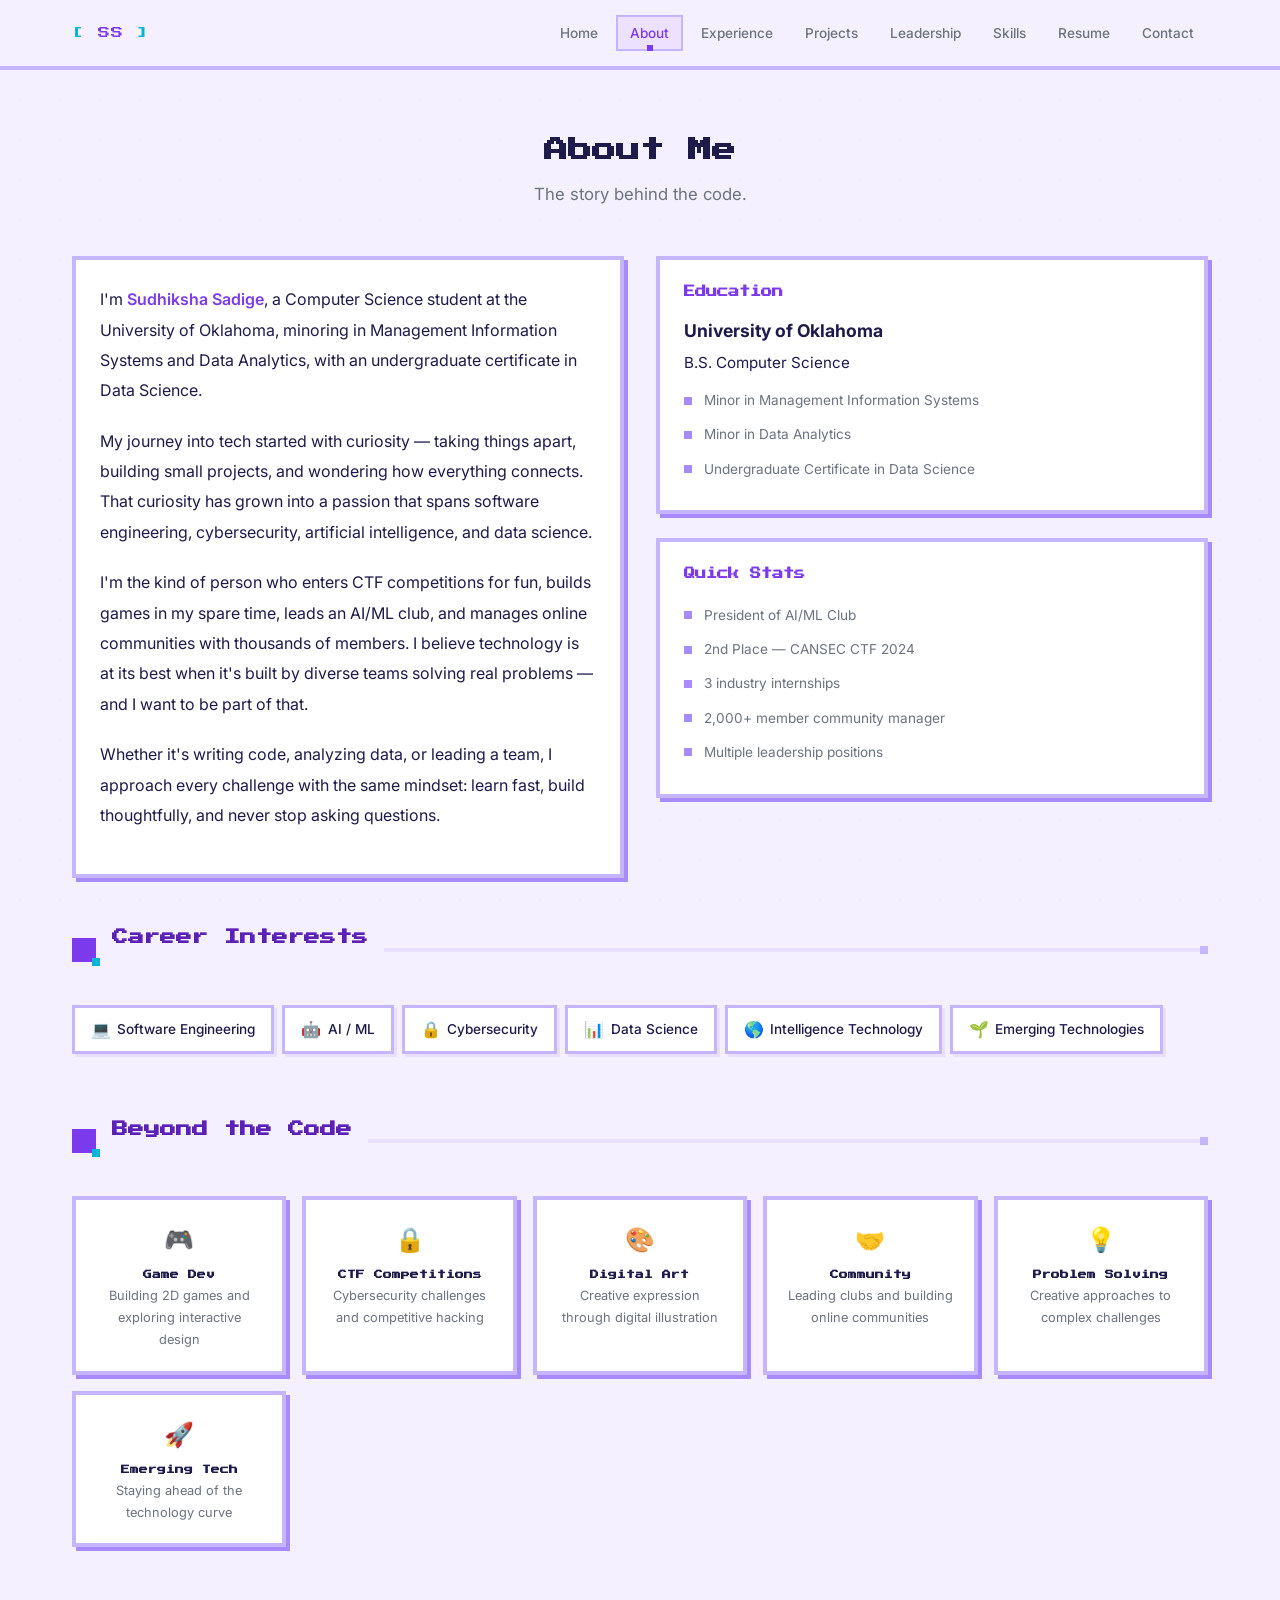
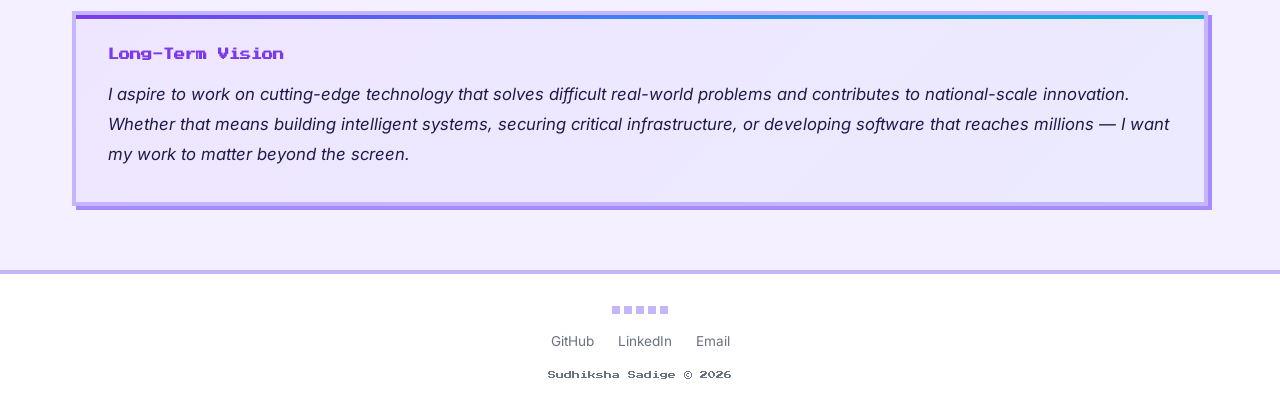
==== about.html @ 0e51d363 "Initial Commit :)" ====
<!DOCTYPE html>
<html lang="en">
<head>
  <meta charset="UTF-8">
  <meta name="viewport" content="width=device-width, initial-scale=1.0">
  <title>About | Sudhiksha Sadige</title>
  <meta name="description" content="Learn about Sudhiksha Sadige — CS student, developer, and cybersecurity enthusiast at the University of Oklahoma.">
  <meta property="og:title" content="About | Sudhiksha Sadige">
  <meta property="og:description" content="CS student at the University of Oklahoma with a passion for software engineering, AI/ML, and cybersecurity.">
  <meta property="og:type" content="website">
  <link rel="icon" href="assets/favicon.svg" type="image/svg+xml">
  <link rel="stylesheet" href="css/global.css">
  <link rel="stylesheet" href="css/about.css">
</head>
<body>
  <div class="pixel-grid-bg"></div>

  <nav class="nav">
    <div class="nav-inner">
      <a href="index.html" class="nav-logo">
        <span class="pixel-bracket">[</span> SS <span class="pixel-bracket">]</span>
      </a>
      <button class="nav-toggle" aria-label="Menu">
        <span></span><span></span><span></span>
      </button>
      <ul class="nav-links">
        <li><a href="index.html">Home</a></li>
        <li><a href="about.html">About</a></li>
        <li><a href="experience.html">Experience</a></li>
        <li><a href="projects.html">Projects</a></li>
        <li><a href="leadership.html">Leadership</a></li>
        <li><a href="skills.html">Skills</a></li>
        <li><a href="resume.html">Resume</a></li>
        <li><a href="contact.html">Contact</a></li>
      </ul>
    </div>
  </nav>

  <main>
    <div class="page-wrapper">
      <div class="container">

        <div class="page-header">
          <h1>About Me</h1>
          <p>The story behind the code.</p>
        </div>

        <div class="about-content">
          <div class="about-story pixel-card">
            <p>
              I'm <span class="highlight">Sudhiksha Sadige</span>, a Computer Science student at the
              University of Oklahoma, minoring in Management Information Systems and Data Analytics,
              with an undergraduate certificate in Data Science.
            </p>
            <p>
              My journey into tech started with curiosity — taking things apart, building small projects,
              and wondering how everything connects. That curiosity has grown into a passion that
              spans software engineering, cybersecurity, artificial intelligence, and data science.
            </p>
            <p>
              I'm the kind of person who enters CTF competitions for fun, builds games in my spare time,
              leads an AI/ML club, and manages online communities with thousands of members. I believe
              technology is at its best when it's built by diverse teams solving real problems — and
              I want to be part of that.
            </p>
            <p>
              Whether it's writing code, analyzing data, or leading a team, I approach every challenge
              with the same mindset: learn fast, build thoughtfully, and never stop asking questions.
            </p>
          </div>

          <div class="about-image-area">
            <div class="education-card">
              <h3>Education</h3>
              <div class="edu-school">University of Oklahoma</div>
              <div class="edu-degree">B.S. Computer Science</div>
              <ul class="edu-details">
                <li>Minor in Management Information Systems</li>
                <li>Minor in Data Analytics</li>
                <li>Undergraduate Certificate in Data Science</li>
              </ul>
            </div>

            <div class="education-card">
              <h3>Quick Stats</h3>
              <ul class="edu-details">
                <li>President of AI/ML Club</li>
                <li>2nd Place — CANSEC CTF 2024</li>
                <li>3 industry internships</li>
                <li>2,000+ member community manager</li>
                <li>Multiple leadership positions</li>
              </ul>
            </div>
          </div>
        </div>

        <!-- Career Interests -->
        <section class="interests-section section">
          <div class="section-header">
            <div class="pixel-icon"></div>
            <h2>Career Interests</h2>
            <div class="section-line"></div>
          </div>
          <div class="interests-grid">
            <span class="interest-tag"><span class="tag-icon">&#128187;</span> Software Engineering</span>
            <span class="interest-tag"><span class="tag-icon">&#129302;</span> AI / ML</span>
            <span class="interest-tag"><span class="tag-icon">&#128274;</span> Cybersecurity</span>
            <span class="interest-tag"><span class="tag-icon">&#128202;</span> Data Science</span>
            <span class="interest-tag"><span class="tag-icon">&#127758;</span> Intelligence Technology</span>
            <span class="interest-tag"><span class="tag-icon">&#127793;</span> Emerging Technologies</span>
          </div>
        </section>

        <!-- Personal Interests -->
        <section class="personal-section section">
          <div class="section-header">
            <div class="pixel-icon"></div>
            <h2>Beyond the Code</h2>
            <div class="section-line"></div>
          </div>
          <div class="personal-grid">
            <div class="personal-card">
              <div class="card-icon">&#127918;</div>
              <h3>Game Dev</h3>
              <p>Building 2D games and exploring interactive design</p>
            </div>
            <div class="personal-card">
              <div class="card-icon">&#128274;</div>
              <h3>CTF Competitions</h3>
              <p>Cybersecurity challenges and competitive hacking</p>
            </div>
            <div class="personal-card">
              <div class="card-icon">&#127912;</div>
              <h3>Digital Art</h3>
              <p>Creative expression through digital illustration</p>
            </div>
            <div class="personal-card">
              <div class="card-icon">&#129309;</div>
              <h3>Community</h3>
              <p>Leading clubs and building online communities</p>
            </div>
            <div class="personal-card">
              <div class="card-icon">&#128161;</div>
              <h3>Problem Solving</h3>
              <p>Creative approaches to complex challenges</p>
            </div>
            <div class="personal-card">
              <div class="card-icon">&#128640;</div>
              <h3>Emerging Tech</h3>
              <p>Staying ahead of the technology curve</p>
            </div>
          </div>
        </section>

        <!-- Aspiration -->
        <div class="aspiration-box">
          <h3>Long-Term Vision</h3>
          <p>
            I aspire to work on cutting-edge technology that solves difficult real-world problems
            and contributes to national-scale innovation. Whether that means building intelligent
            systems, securing critical infrastructure, or developing software that reaches millions —
            I want my work to matter beyond the screen.
          </p>
        </div>

      </div>
    </div>
  </main>

  <footer class="footer">
    <div class="footer-inner">
      <div class="footer-pixel">
        <span></span><span></span><span></span><span></span><span></span>
      </div>
      <div class="footer-links">
        <a href="https://github.com/ahskihdus" target="_blank" rel="noopener noreferrer">GitHub</a>
        <a href="https://www.linkedin.com/in/sudhiksha-sadige/" target="_blank" rel="noopener noreferrer">LinkedIn</a>
        <a href="mailto:ssadige14115@gmail.com">Email</a>
      </div>
      <p class="footer-text">Sudhiksha Sadige &copy; 2026</p>
    </div>
  </footer>

  <script src="js/global.js"></script>
  <script src="js/easter-eggs.js"></script>
</body>
</html>
---- css/global.css ----
@import url('https://fonts.googleapis.com/css2?family=Press+Start+2P&family=Inter:wght@300;400;500;600;700&display=swap');

*, *::before, *::after {
  margin: 0;
  padding: 0;
  box-sizing: border-box;
}

:root {
  --bg: #F5F0FF;
  --bg-card: #FFFFFF;
  --bg-nav: rgba(245, 240, 255, 0.95);
  --primary: #7C3AED;
  --primary-dark: #5B21B6;
  --primary-light: #A78BFA;
  --secondary: #3B82F6;
  --secondary-dark: #2563EB;
  --accent: #06B6D4;
  --accent-glow: rgba(6, 182, 212, 0.3);
  --text: #1E1B4B;
  --text-muted: #6B7280;
  --text-light: #9CA3AF;
  --border: #C4B5FD;
  --border-light: #E9E0FF;
  --shadow: rgba(124, 58, 237, 0.15);
  --shadow-strong: rgba(124, 58, 237, 0.25);
  --pixel-border: 4px;
  --card-shadow: 4px 4px 0px var(--primary-light);
  --card-shadow-hover: 6px 6px 0px var(--primary);
  --font-pixel: 'Press Start 2P', monospace;
  --font-body: 'Inter', -apple-system, BlinkMacSystemFont, sans-serif;
  --nav-height: 70px;
  --max-width: 1200px;
  --transition: 0.3s cubic-bezier(0.4, 0, 0.2, 1);
}

html {
  scroll-behavior: smooth;
  font-size: 16px;
}

body {
  font-family: var(--font-body);
  background-color: var(--bg);
  color: var(--text);
  line-height: 1.7;
  min-height: 100vh;
  overflow-x: hidden;
  cursor: default;
}

/* Pixel cursor */
body.pixel-cursor {
  cursor: url("data:image/svg+xml,%3Csvg xmlns='http://www.w3.org/2000/svg' width='20' height='20'%3E%3Crect x='4' y='0' width='4' height='4' fill='%237C3AED'/%3E%3Crect x='0' y='4' width='4' height='4' fill='%237C3AED'/%3E%3Crect x='4' y='4' width='4' height='4' fill='%235B21B6'/%3E%3Crect x='8' y='4' width='4' height='4' fill='%237C3AED'/%3E%3Crect x='4' y='8' width='4' height='4' fill='%237C3AED'/%3E%3Crect x='8' y='8' width='4' height='4' fill='%235B21B6'/%3E%3Crect x='8' y='12' width='4' height='4' fill='%237C3AED'/%3E%3Crect x='12' y='12' width='4' height='4' fill='%235B21B6'/%3E%3Crect x='12' y='16' width='4' height='4' fill='%237C3AED'/%3E%3C/svg%3E") 4 0, auto;
}

body.pixel-cursor a,
body.pixel-cursor button,
body.pixel-cursor [role="button"] {
  cursor: url("data:image/svg+xml,%3Csvg xmlns='http://www.w3.org/2000/svg' width='24' height='24'%3E%3Crect x='4' y='0' width='4' height='4' fill='%233B82F6'/%3E%3Crect x='0' y='4' width='4' height='4' fill='%233B82F6'/%3E%3Crect x='4' y='4' width='4' height='4' fill='%232563EB'/%3E%3Crect x='8' y='4' width='4' height='4' fill='%233B82F6'/%3E%3Crect x='4' y='8' width='4' height='4' fill='%233B82F6'/%3E%3Crect x='8' y='8' width='4' height='4' fill='%232563EB'/%3E%3Crect x='8' y='12' width='4' height='4' fill='%233B82F6'/%3E%3Crect x='12' y='8' width='4' height='4' fill='%233B82F6'/%3E%3Crect x='12' y='12' width='4' height='4' fill='%232563EB'/%3E%3Crect x='16' y='12' width='4' height='4' fill='%233B82F6'/%3E%3Crect x='12' y='16' width='4' height='4' fill='%233B82F6'/%3E%3C/svg%3E") 4 0, pointer;
}

/* Page transition */
.page-wrapper {
  opacity: 0;
  transform: translateY(10px);
  animation: pageIn 0.5s ease forwards;
}

@keyframes pageIn {
  to {
    opacity: 1;
    transform: translateY(0);
  }
}

/* ─── Navigation ─── */
.nav {
  position: fixed;
  top: 0;
  left: 0;
  right: 0;
  height: var(--nav-height);
  background: var(--bg-nav);
  backdrop-filter: blur(12px);
  border-bottom: var(--pixel-border) solid var(--border);
  z-index: 1000;
  display: flex;
  align-items: center;
  justify-content: center;
}

.nav-inner {
  width: 100%;
  max-width: var(--max-width);
  padding: 0 2rem;
  display: flex;
  align-items: center;
  justify-content: space-between;
}

.nav-logo {
  font-family: var(--font-pixel);
  font-size: 0.75rem;
  color: var(--primary);
  text-decoration: none;
  letter-spacing: 1px;
  transition: color var(--transition);
}

.nav-logo:hover {
  color: var(--secondary);
}

.nav-logo .pixel-bracket {
  color: var(--accent);
}

.nav-links {
  display: flex;
  gap: 0.25rem;
  list-style: none;
}

.nav-links a {
  font-family: var(--font-body);
  font-size: 0.85rem;
  font-weight: 500;
  color: var(--text-muted);
  text-decoration: none;
  padding: 0.5rem 0.75rem;
  border: 2px solid transparent;
  transition: all var(--transition);
  position: relative;
}

.nav-links a:hover,
.nav-links a.active {
  color: var(--primary);
  background: rgba(124, 58, 237, 0.08);
  border-color: var(--border);
}

.nav-links a.active::after {
  content: '';
  position: absolute;
  bottom: -2px;
  left: 50%;
  transform: translateX(-50%);
  width: 6px;
  height: 6px;
  background: var(--primary);
}

/* Mobile nav toggle */
.nav-toggle {
  display: none;
  background: none;
  border: 2px solid var(--border);
  padding: 0.5rem;
  cursor: pointer;
  flex-direction: column;
  gap: 4px;
}

.nav-toggle span {
  display: block;
  width: 20px;
  height: 3px;
  background: var(--primary);
  transition: all var(--transition);
}

/* ─── Main content ─── */
main {
  padding-top: calc(var(--nav-height) + 2rem);
  min-height: 100vh;
}

.container {
  max-width: var(--max-width);
  margin: 0 auto;
  padding: 0 2rem;
}

/* ─── Typography ─── */
h1, h2, h3 {
  font-family: var(--font-pixel);
  line-height: 1.4;
}

h1 {
  font-size: 1.5rem;
  color: var(--text);
  margin-bottom: 1rem;
}

h2 {
  font-size: 1rem;
  color: var(--primary-dark);
  margin-bottom: 1.5rem;
}

h3 {
  font-size: 0.7rem;
  color: var(--text);
  margin-bottom: 0.75rem;
}

p {
  margin-bottom: 1rem;
  color: var(--text);
}

/* ─── Section styling ─── */
.section {
  margin-bottom: 4rem;
}

.section-header {
  display: flex;
  align-items: center;
  gap: 1rem;
  margin-bottom: 2rem;
}

.section-header .pixel-icon {
  width: 24px;
  height: 24px;
  background: var(--primary);
  position: relative;
}

.section-header .pixel-icon::after {
  content: '';
  position: absolute;
  width: 8px;
  height: 8px;
  background: var(--accent);
  bottom: -4px;
  right: -4px;
}

.section-line {
  flex: 1;
  height: 4px;
  background: var(--border-light);
  position: relative;
}

.section-line::after {
  content: '';
  position: absolute;
  right: 0;
  top: -2px;
  width: 8px;
  height: 8px;
  background: var(--border);
}

/* ─── Cards ─── */
.pixel-card {
  background: var(--bg-card);
  border: var(--pixel-border) solid var(--border);
  box-shadow: var(--card-shadow);
  padding: 1.5rem;
  transition: all var(--transition);
  position: relative;
}

.pixel-card:hover {
  box-shadow: var(--card-shadow-hover);
  transform: translate(-2px, -2px);
  border-color: var(--primary-light);
}

.pixel-card::before {
  content: '';
  position: absolute;
  top: -2px;
  left: -2px;
  right: -2px;
  height: 4px;
  background: linear-gradient(90deg, var(--primary), var(--secondary), var(--accent));
  opacity: 0;
  transition: opacity var(--transition);
}

.pixel-card:hover::before {
  opacity: 1;
}

/* ─── Buttons ─── */
.pixel-btn {
  display: inline-flex;
  align-items: center;
  gap: 0.5rem;
  font-family: var(--font-pixel);
  font-size: 0.6rem;
  padding: 0.75rem 1.5rem;
  border: var(--pixel-border) solid var(--primary);
  background: var(--primary);
  color: #fff;
  text-decoration: none;
  box-shadow: 4px 4px 0px var(--primary-dark);
  transition: all 0.15s ease;
  cursor: pointer;
  letter-spacing: 0.5px;
}

.pixel-btn:hover {
  transform: translate(-2px, -2px);
  box-shadow: 6px 6px 0px var(--primary-dark);
}

.pixel-btn:active {
  transform: translate(2px, 2px);
  box-shadow: 0px 0px 0px var(--primary-dark);
}

.pixel-btn.secondary {
  background: transparent;
  color: var(--primary);
  border-color: var(--primary);
  box-shadow: 4px 4px 0px var(--border);
}

.pixel-btn.secondary:hover {
  background: rgba(124, 58, 237, 0.05);
  box-shadow: 6px 6px 0px var(--border);
}

/* ─── Tags / Badges ─── */
.pixel-tag {
  display: inline-block;
  font-family: var(--font-body);
  font-size: 0.7rem;
  font-weight: 600;
  padding: 0.25rem 0.6rem;
  background: rgba(124, 58, 237, 0.1);
  color: var(--primary);
  border: 2px solid var(--border);
  margin: 0.15rem;
}

.pixel-tag.blue {
  background: rgba(59, 130, 246, 0.1);
  color: var(--secondary);
  border-color: rgba(59, 130, 246, 0.3);
}

.pixel-tag.cyan {
  background: rgba(6, 182, 212, 0.1);
  color: var(--accent);
  border-color: rgba(6, 182, 212, 0.3);
}

/* ─── Achievement badge ─── */
.achievement-badge {
  display: inline-flex;
  align-items: center;
  gap: 0.5rem;
  padding: 0.5rem 1rem;
  background: linear-gradient(135deg, rgba(124, 58, 237, 0.1), rgba(59, 130, 246, 0.1));
  border: 2px solid var(--border);
  font-size: 0.8rem;
  font-weight: 600;
  color: var(--primary-dark);
}

.achievement-badge .badge-icon {
  font-size: 1rem;
}

/* ─── Footer ─── */
.footer {
  background: var(--bg-card);
  border-top: var(--pixel-border) solid var(--border);
  padding: 2rem;
  text-align: center;
  margin-top: 4rem;
}

.footer-inner {
  max-width: var(--max-width);
  margin: 0 auto;
  display: flex;
  flex-direction: column;
  align-items: center;
  gap: 1rem;
}

.footer-links {
  display: flex;
  gap: 1.5rem;
}

.footer-links a {
  color: var(--text-muted);
  text-decoration: none;
  font-size: 0.85rem;
  transition: color var(--transition);
}

.footer-links a:hover {
  color: var(--primary);
}

.footer-text {
  font-family: var(--font-pixel);
  font-size: 0.5rem;
  color: var(--text-muted);
  margin: 0;
}

.footer-pixel {
  display: flex;
  gap: 4px;
}

.footer-pixel span {
  width: 8px;
  height: 8px;
  background: var(--border);
  animation: pixelPulse 2s ease-in-out infinite;
}

.footer-pixel span:nth-child(2) { animation-delay: 0.2s; }
.footer-pixel span:nth-child(3) { animation-delay: 0.4s; }
.footer-pixel span:nth-child(4) { animation-delay: 0.6s; }
.footer-pixel span:nth-child(5) { animation-delay: 0.8s; }

@keyframes pixelPulse {
  0%, 100% { background: var(--border); }
  50% { background: var(--primary); }
}

/* ─── Page header ─── */
.page-header {
  text-align: center;
  padding: 2rem 0 3rem;
}

.page-header h1 {
  margin-bottom: 0.75rem;
}

.page-header p {
  color: var(--text-muted);
  font-size: 1.05rem;
  max-width: 600px;
  margin: 0 auto;
}

/* ─── Pixel grid background ─── */
.pixel-grid-bg {
  position: fixed;
  top: 0;
  left: 0;
  width: 100%;
  height: 100%;
  pointer-events: none;
  z-index: -1;
  background-image:
    radial-gradient(circle, var(--border-light) 1px, transparent 1px);
  background-size: 40px 40px;
  opacity: 0.5;
}

/* ─── Terminal overlay ─── */
.terminal-overlay {
  display: none;
  position: fixed;
  inset: 0;
  background: rgba(0, 0, 0, 0.95);
  z-index: 9999;
  padding: 2rem;
  font-family: 'Courier New', monospace;
  color: #00ff41;
  overflow-y: auto;
}

.terminal-overlay.active {
  display: block;
}

.terminal-header {
  display: flex;
  justify-content: space-between;
  align-items: center;
  margin-bottom: 1rem;
  padding-bottom: 0.5rem;
  border-bottom: 2px solid #00ff41;
}

.terminal-header span {
  font-size: 0.9rem;
}

.terminal-close {
  background: none;
  border: 2px solid #00ff41;
  color: #00ff41;
  padding: 0.25rem 0.75rem;
  cursor: pointer;
  font-family: inherit;
}

.terminal-body {
  white-space: pre-wrap;
  font-size: 0.85rem;
  line-height: 1.8;
}

.terminal-input-line {
  display: flex;
  align-items: center;
  margin-top: 1rem;
}

.terminal-prompt {
  color: #00ff41;
  margin-right: 0.5rem;
}

.terminal-input {
  background: transparent;
  border: none;
  color: #00ff41;
  font-family: inherit;
  font-size: 0.85rem;
  outline: none;
  flex: 1;
}

/* ─── Confetti canvas ─── */
#confetti-canvas {
  position: fixed;
  top: 0;
  left: 0;
  width: 100%;
  height: 100%;
  pointer-events: none;
  z-index: 9998;
}

/* ─── Achievement toast ─── */
.achievement-toast {
  position: fixed;
  top: calc(var(--nav-height) + 1rem);
  right: 1rem;
  background: var(--bg-card);
  border: var(--pixel-border) solid var(--primary);
  box-shadow: var(--card-shadow);
  padding: 1rem 1.5rem;
  z-index: 9990;
  transform: translateX(120%);
  transition: transform 0.4s cubic-bezier(0.34, 1.56, 0.64, 1);
  max-width: 320px;
}

.achievement-toast.show {
  transform: translateX(0);
}

.achievement-toast h4 {
  font-family: var(--font-pixel);
  font-size: 0.5rem;
  color: var(--primary);
  margin-bottom: 0.25rem;
}

.achievement-toast p {
  font-size: 0.8rem;
  color: var(--text-muted);
  margin: 0;
}

/* ─── Loading skeleton ─── */
.skeleton {
  background: linear-gradient(90deg, var(--border-light) 25%, var(--bg) 50%, var(--border-light) 75%);
  background-size: 200% 100%;
  animation: shimmer 1.5s infinite;
  border-radius: 2px;
}

@keyframes shimmer {
  0% { background-position: 200% 0; }
  100% { background-position: -200% 0; }
}

/* ─── Responsive ─── */
@media (max-width: 768px) {
  :root {
    --nav-height: 60px;
  }

  h1 { font-size: 1rem; }
  h2 { font-size: 0.8rem; }
  h3 { font-size: 0.6rem; }

  .container {
    padding: 0 1rem;
  }

  .nav-links {
    display: none;
    position: fixed;
    top: var(--nav-height);
    left: 0;
    right: 0;
    background: var(--bg-nav);
    backdrop-filter: blur(12px);
    flex-direction: column;
    padding: 1rem;
    border-bottom: var(--pixel-border) solid var(--border);
    gap: 0;
  }

  .nav-links.open {
    display: flex;
  }

  .nav-links a {
    padding: 0.75rem 1rem;
    width: 100%;
    text-align: center;
  }

  .nav-toggle {
    display: flex;
  }

  .pixel-btn {
    font-size: 0.5rem;
    padding: 0.6rem 1rem;
  }

  .page-header {
    padding: 1rem 0 2rem;
  }
}

@media (max-width: 480px) {
  h1 { font-size: 0.8rem; }
  .container { padding: 0 0.75rem; }
  .pixel-card { padding: 1rem; }
}
---- css/about.css ----
/* ─── About page ─── */
.about-content {
  display: grid;
  grid-template-columns: 1fr 1fr;
  gap: 2rem;
  margin-bottom: 3rem;
}

.about-story {
  font-size: 1rem;
  line-height: 1.9;
}

.about-story p {
  margin-bottom: 1.25rem;
}

.about-story .highlight {
  color: var(--primary);
  font-weight: 600;
}

.about-image-area {
  display: flex;
  flex-direction: column;
  gap: 1.5rem;
}

/* Education card */
.education-card {
  background: var(--bg-card);
  border: var(--pixel-border) solid var(--border);
  box-shadow: var(--card-shadow);
  padding: 1.5rem;
}

.education-card h3 {
  color: var(--primary);
  margin-bottom: 1rem;
}

.edu-school {
  font-size: 1.1rem;
  font-weight: 700;
  color: var(--text);
  margin-bottom: 0.25rem;
}

.edu-degree {
  font-size: 0.95rem;
  color: var(--text);
  margin-bottom: 0.5rem;
}

.edu-details {
  list-style: none;
  padding: 0;
}

.edu-details li {
  font-size: 0.85rem;
  color: var(--text-muted);
  padding: 0.35rem 0;
  padding-left: 1.25rem;
  position: relative;
}

.edu-details li::before {
  content: '';
  position: absolute;
  left: 0;
  top: 50%;
  transform: translateY(-50%);
  width: 8px;
  height: 8px;
  background: var(--primary-light);
}

/* Career interests */
.interests-section {
  margin-top: 2rem;
}

.interests-grid {
  display: flex;
  flex-wrap: wrap;
  gap: 0.5rem;
}

.interest-tag {
  display: inline-flex;
  align-items: center;
  gap: 0.4rem;
  padding: 0.5rem 1rem;
  background: var(--bg-card);
  border: 3px solid var(--border);
  box-shadow: 3px 3px 0px var(--border-light);
  font-size: 0.85rem;
  font-weight: 500;
  color: var(--text);
  transition: all var(--transition);
}

.interest-tag:hover {
  border-color: var(--primary-light);
  box-shadow: 3px 3px 0px var(--primary-light);
  color: var(--primary);
}

.interest-tag .tag-icon {
  font-size: 1rem;
}

/* Personal interests */
.personal-section {
  margin-top: 3rem;
}

.personal-grid {
  display: grid;
  grid-template-columns: repeat(auto-fit, minmax(200px, 1fr));
  gap: 1rem;
}

.personal-card {
  background: var(--bg-card);
  border: var(--pixel-border) solid var(--border);
  box-shadow: var(--card-shadow);
  padding: 1.25rem;
  text-align: center;
  transition: all var(--transition);
}

.personal-card:hover {
  box-shadow: var(--card-shadow-hover);
  transform: translate(-2px, -2px);
}

.personal-card .card-icon {
  font-size: 1.5rem;
  margin-bottom: 0.5rem;
}

.personal-card h3 {
  font-size: 0.55rem;
  margin-bottom: 0.25rem;
}

.personal-card p {
  font-size: 0.8rem;
  color: var(--text-muted);
  margin: 0;
}

/* Aspiration quote */
.aspiration-box {
  background: linear-gradient(135deg, rgba(124, 58, 237, 0.05), rgba(59, 130, 246, 0.05));
  border: var(--pixel-border) solid var(--border);
  box-shadow: var(--card-shadow);
  padding: 2rem;
  margin-top: 3rem;
  position: relative;
}

.aspiration-box::before {
  content: '';
  position: absolute;
  top: 0;
  left: 0;
  right: 0;
  height: 4px;
  background: linear-gradient(90deg, var(--primary), var(--secondary), var(--accent));
}

.aspiration-box h3 {
  color: var(--primary);
  margin-bottom: 1rem;
}

.aspiration-box p {
  font-size: 1.05rem;
  line-height: 1.8;
  color: var(--text);
  font-style: italic;
  margin: 0;
}

@media (max-width: 768px) {
  .about-content {
    grid-template-columns: 1fr;
  }

  .personal-grid {
    grid-template-columns: repeat(2, 1fr);
  }
}

@media (max-width: 480px) {
  .personal-grid {
    grid-template-columns: 1fr;
  }
}
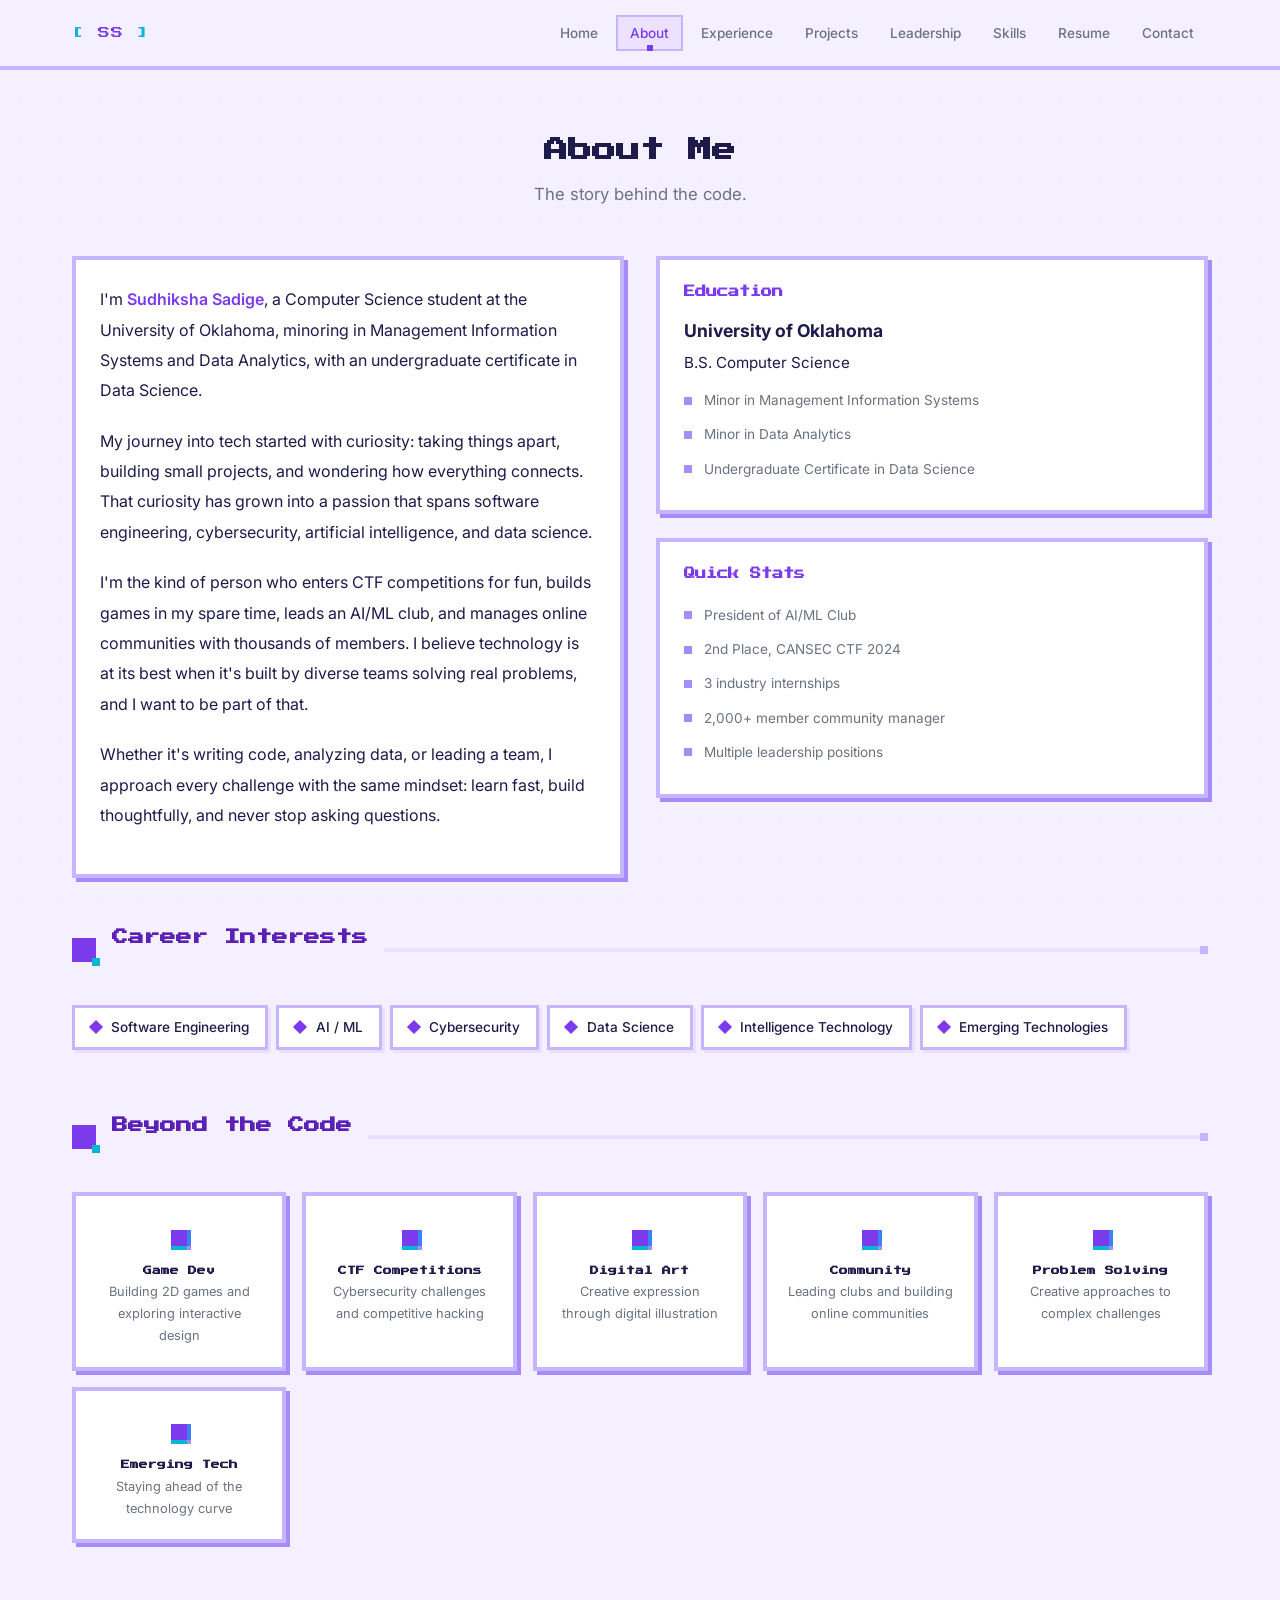
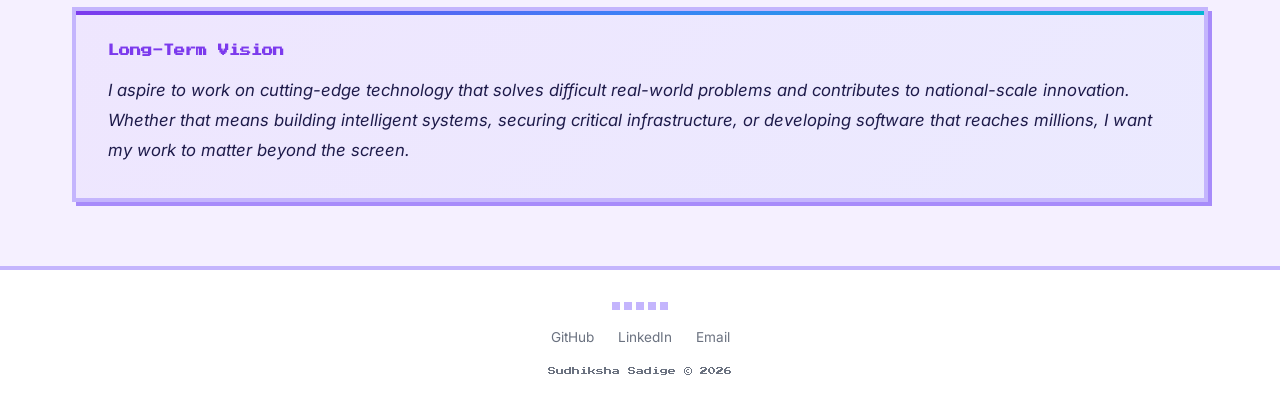
==== commit 28e80202: "New icons + em dash removal" ====
--- a/about.html
+++ b/about.html
@@ -4,7 +4,7 @@
   <meta charset="UTF-8">
   <meta name="viewport" content="width=device-width, initial-scale=1.0">
   <title>About | Sudhiksha Sadige</title>
-  <meta name="description" content="Learn about Sudhiksha Sadige — CS student, developer, and cybersecurity enthusiast at the University of Oklahoma.">
+  <meta name="description" content="Learn about Sudhiksha Sadige - CS student, developer, and cybersecurity enthusiast at the University of Oklahoma.">
   <meta property="og:title" content="About | Sudhiksha Sadige">
   <meta property="og:description" content="CS student at the University of Oklahoma with a passion for software engineering, AI/ML, and cybersecurity.">
   <meta property="og:type" content="website">
@@ -53,14 +53,14 @@
               with an undergraduate certificate in Data Science.
             </p>
             <p>
-              My journey into tech started with curiosity — taking things apart, building small projects,
+              My journey into tech started with curiosity: taking things apart, building small projects,
               and wondering how everything connects. That curiosity has grown into a passion that
               spans software engineering, cybersecurity, artificial intelligence, and data science.
             </p>
             <p>
               I'm the kind of person who enters CTF competitions for fun, builds games in my spare time,
               leads an AI/ML club, and manages online communities with thousands of members. I believe
-              technology is at its best when it's built by diverse teams solving real problems — and
+              technology is at its best when it's built by diverse teams solving real problems, and
               I want to be part of that.
             </p>
             <p>
@@ -85,7 +85,7 @@
               <h3>Quick Stats</h3>
               <ul class="edu-details">
                 <li>President of AI/ML Club</li>
-                <li>2nd Place — CANSEC CTF 2024</li>
+                <li>2nd Place, CANSEC CTF 2024</li>
                 <li>3 industry internships</li>
                 <li>2,000+ member community manager</li>
                 <li>Multiple leadership positions</li>
@@ -102,12 +102,12 @@
             <div class="section-line"></div>
           </div>
           <div class="interests-grid">
-            <span class="interest-tag"><span class="tag-icon">&#128187;</span> Software Engineering</span>
-            <span class="interest-tag"><span class="tag-icon">&#129302;</span> AI / ML</span>
-            <span class="interest-tag"><span class="tag-icon">&#128274;</span> Cybersecurity</span>
-            <span class="interest-tag"><span class="tag-icon">&#128202;</span> Data Science</span>
-            <span class="interest-tag"><span class="tag-icon">&#127758;</span> Intelligence Technology</span>
-            <span class="interest-tag"><span class="tag-icon">&#127793;</span> Emerging Technologies</span>
+            <span class="interest-tag"><span class="tag-icon pixel-diamond"></span> Software Engineering</span>
+            <span class="interest-tag"><span class="tag-icon pixel-diamond"></span> AI / ML</span>
+            <span class="interest-tag"><span class="tag-icon pixel-diamond"></span> Cybersecurity</span>
+            <span class="interest-tag"><span class="tag-icon pixel-diamond"></span> Data Science</span>
+            <span class="interest-tag"><span class="tag-icon pixel-diamond"></span> Intelligence Technology</span>
+            <span class="interest-tag"><span class="tag-icon pixel-diamond"></span> Emerging Technologies</span>
           </div>
         </section>
 
@@ -120,32 +120,32 @@
           </div>
           <div class="personal-grid">
             <div class="personal-card">
-              <div class="card-icon">&#127918;</div>
+              <div class="card-icon"><span class="pixel-square"></span></div>
               <h3>Game Dev</h3>
               <p>Building 2D games and exploring interactive design</p>
             </div>
             <div class="personal-card">
-              <div class="card-icon">&#128274;</div>
+              <div class="card-icon"><span class="pixel-square"></span></div>
               <h3>CTF Competitions</h3>
               <p>Cybersecurity challenges and competitive hacking</p>
             </div>
             <div class="personal-card">
-              <div class="card-icon">&#127912;</div>
+              <div class="card-icon"><span class="pixel-square"></span></div>
               <h3>Digital Art</h3>
               <p>Creative expression through digital illustration</p>
             </div>
             <div class="personal-card">
-              <div class="card-icon">&#129309;</div>
+              <div class="card-icon"><span class="pixel-square"></span></div>
               <h3>Community</h3>
               <p>Leading clubs and building online communities</p>
             </div>
             <div class="personal-card">
-              <div class="card-icon">&#128161;</div>
+              <div class="card-icon"><span class="pixel-square"></span></div>
               <h3>Problem Solving</h3>
               <p>Creative approaches to complex challenges</p>
             </div>
             <div class="personal-card">
-              <div class="card-icon">&#128640;</div>
+              <div class="card-icon"><span class="pixel-square"></span></div>
               <h3>Emerging Tech</h3>
               <p>Staying ahead of the technology curve</p>
             </div>
@@ -158,7 +158,7 @@
           <p>
             I aspire to work on cutting-edge technology that solves difficult real-world problems
             and contributes to national-scale innovation. Whether that means building intelligent
-            systems, securing critical infrastructure, or developing software that reaches millions —
+            systems, securing critical infrastructure, or developing software that reaches millions,
             I want my work to matter beyond the screen.
           </p>
         </div>
--- a/css/global.css
+++ b/css/global.css
@@ -646,3 +646,64 @@
   .container { padding: 0 0.75rem; }
   .pixel-card { padding: 1rem; }
 }
+
+/* ─── Custom pixel icons (replacing emoji) ─── */
+.pixel-square {
+  display: inline-block;
+  width: 16px;
+  height: 16px;
+  background: var(--primary);
+  box-shadow:
+    4px 0 0 var(--secondary),
+    0 4px 0 var(--accent),
+    4px 4px 0 var(--primary-light);
+  vertical-align: middle;
+}
+
+.pixel-diamond {
+  display: inline-block;
+  width: 10px;
+  height: 10px;
+  background: var(--primary);
+  transform: rotate(45deg);
+  vertical-align: middle;
+  margin-right: 0.25rem;
+}
+
+.pixel-diamond-sm {
+  display: inline-block;
+  width: 8px;
+  height: 8px;
+  background: var(--primary-light);
+  transform: rotate(45deg);
+  vertical-align: middle;
+}
+
+.pixel-star {
+  display: inline-block;
+  width: 12px;
+  height: 12px;
+  position: relative;
+  vertical-align: middle;
+}
+
+.pixel-star::before {
+  content: '';
+  position: absolute;
+  top: 2px;
+  left: 0;
+  width: 12px;
+  height: 4px;
+  background: var(--primary);
+  box-shadow: 0 4px 0 var(--primary);
+}
+
+.pixel-star::after {
+  content: '';
+  position: absolute;
+  top: 0;
+  left: 4px;
+  width: 4px;
+  height: 12px;
+  background: var(--primary);
+}
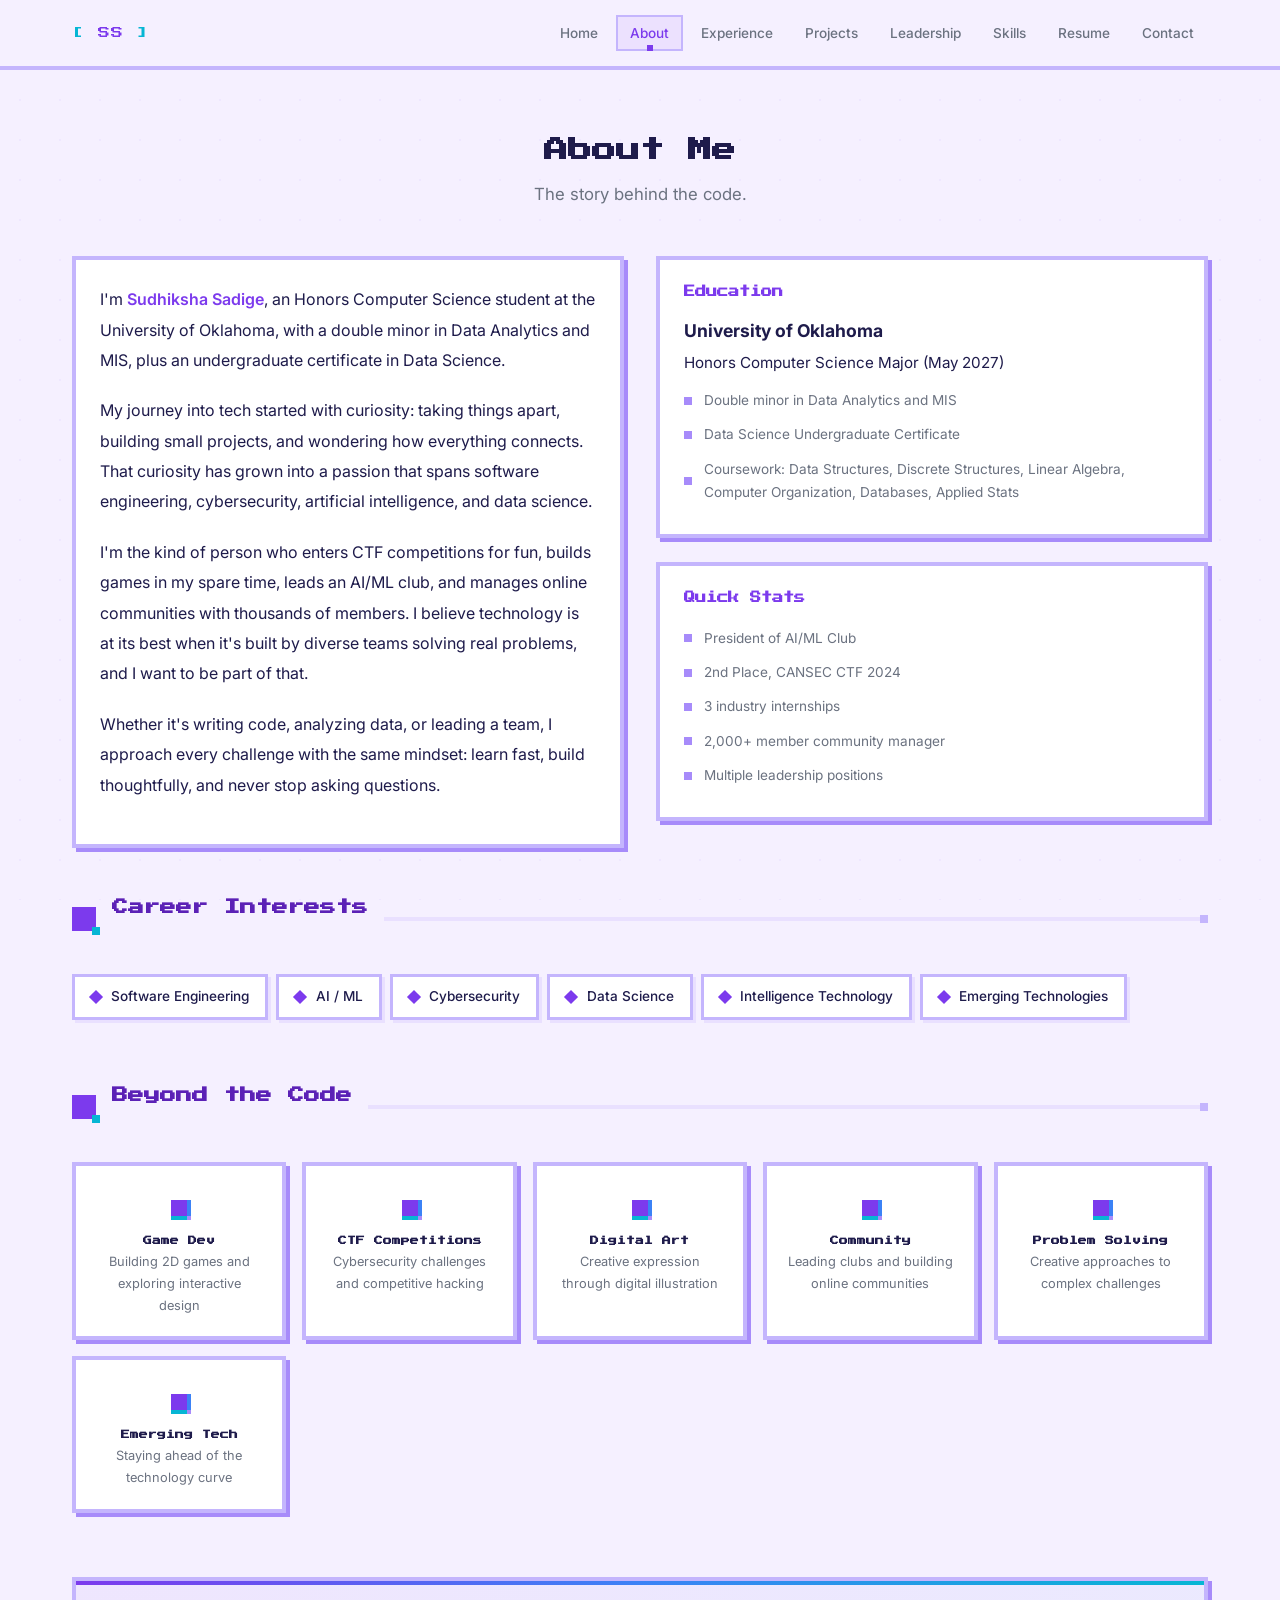
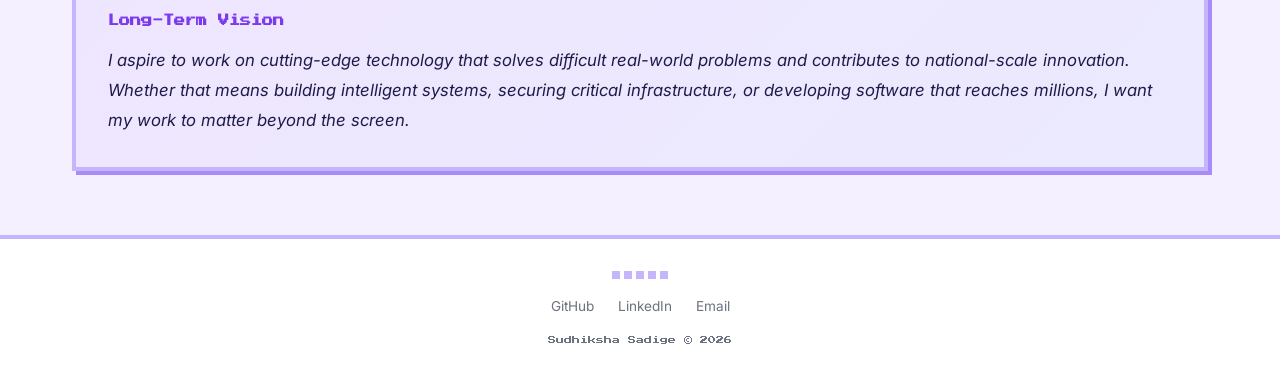
==== commit 5004f4d8: "Contact updates" ====
--- a/about.html
+++ b/about.html
@@ -48,9 +48,9 @@
         <div class="about-content">
           <div class="about-story pixel-card">
             <p>
-              I'm <span class="highlight">Sudhiksha Sadige</span>, a Computer Science student at the
-              University of Oklahoma, minoring in Management Information Systems and Data Analytics,
-              with an undergraduate certificate in Data Science.
+              I'm <span class="highlight">Sudhiksha Sadige</span>, an Honors Computer Science student at the
+              University of Oklahoma, with a double minor in Data Analytics and MIS,
+              plus an undergraduate certificate in Data Science.
             </p>
             <p>
               My journey into tech started with curiosity: taking things apart, building small projects,
@@ -73,11 +73,11 @@
             <div class="education-card">
               <h3>Education</h3>
               <div class="edu-school">University of Oklahoma</div>
-              <div class="edu-degree">B.S. Computer Science</div>
+              <div class="edu-degree">Honors Computer Science Major (May 2027)</div>
               <ul class="edu-details">
-                <li>Minor in Management Information Systems</li>
-                <li>Minor in Data Analytics</li>
-                <li>Undergraduate Certificate in Data Science</li>
+                <li>Double minor in Data Analytics and MIS</li>
+                <li>Data Science Undergraduate Certificate</li>
+                <li>Coursework: Data Structures, Discrete Structures, Linear Algebra, Computer Organization, Databases, Applied Stats</li>
               </ul>
             </div>
 
